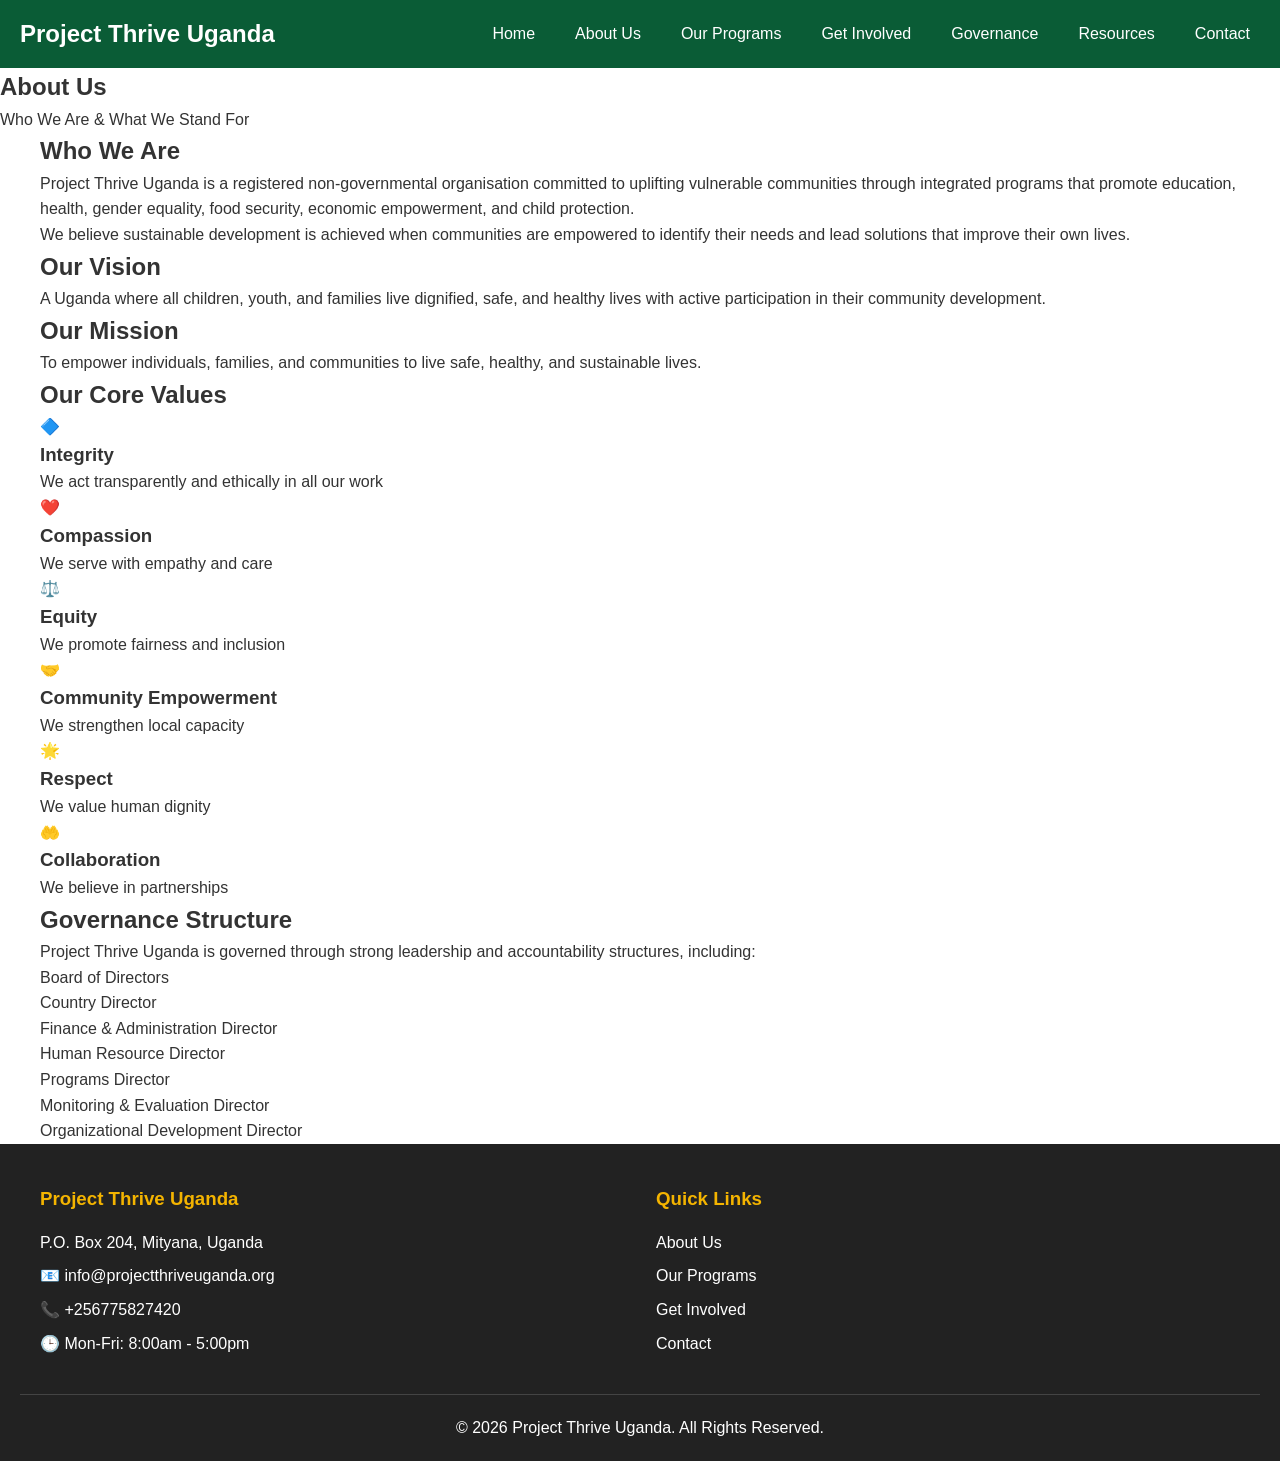
==== about.html @ a15c6ede "Created homepage" ====
<!DOCTYPE html>
<html lang="en">
<head>
    <meta charset="UTF-8">
    <meta name="viewport" content="width=device-width, initial-scale=1.0">
    <title>About Us - Project Thrive Uganda</title>
    <link rel="stylesheet" href="css/style.css">
</head>
<body>

<!-- Navigation Bar -->
<header>
    <nav class="navbar">
        <h1 class="logo">Project Thrive Uganda</h1>

        <!-- Hamburger Menu -->
        <div class="menu-toggle" id="mobile-menu">
            ☰
        </div>

        <ul class="nav-links" id="nav-links">
            <li><a href="index.html">Home</a></li>
            <li><a href="about.html" class="active">About Us</a></li>
            <li><a href="programs.html">Our Programs</a></li>
            <li><a href="get-involved.html">Get Involved</a></li>
            <li><a href="governance.html">Governance</a></li>
            <li><a href="resources.html">Resources</a></li>
            <li><a href="contact.html">Contact</a></li>
        </ul>
    </nav>
</header>

<!-- Page Header -->
<section class="page-header">
    <div class="page-header-content">
        <h1>About Us</h1>
        <p>Who We Are & What We Stand For</p>
    </div>
</section>

<!-- Who We Are Section -->
<section class="who-we-are">
    <div class="container">
        <div class="who-we-are-content">
            <h2>Who We Are</h2>
            <p class="lead-text">Project Thrive Uganda is a registered non-governmental organisation committed to uplifting vulnerable communities through integrated programs that promote education, health, gender equality, food security, economic empowerment, and child protection.</p>
            <p>We believe sustainable development is achieved when communities are empowered to identify their needs and lead solutions that improve their own lives.</p>
        </div>
    </div>
</section>

<!-- Vision Mission Section -->
<section class="vision-mission-section">
    <div class="container">
        <div class="vision-mission-grid">
            <div class="vision-box">
                <h2>Our Vision</h2>
                <p>A Uganda where all children, youth, and families live dignified, safe, and healthy lives with active participation in their community development.</p>
            </div>
            <div class="mission-box">
                <h2>Our Mission</h2>
                <p>To empower individuals, families, and communities to live safe, healthy, and sustainable lives.</p>
            </div>
        </div>
    </div>
</section>

<!-- Core Values Section -->
<section class="core-values">
    <div class="container">
        <h2>Our Core Values</h2>
        <div class="values-grid">
            <div class="value-card">
                <div class="value-icon">🔷</div>
                <h3>Integrity</h3>
                <p>We act transparently and ethically in all our work</p>
            </div>
            <div class="value-card">
                <div class="value-icon">❤️</div>
                <h3>Compassion</h3>
                <p>We serve with empathy and care</p>
            </div>
            <div class="value-card">
                <div class="value-icon">⚖️</div>
                <h3>Equity</h3>
                <p>We promote fairness and inclusion</p>
            </div>
            <div class="value-card">
                <div class="value-icon">🤝</div>
                <h3>Community Empowerment</h3>
                <p>We strengthen local capacity</p>
            </div>
            <div class="value-card">
                <div class="value-icon">🌟</div>
                <h3>Respect</h3>
                <p>We value human dignity</p>
            </div>
            <div class="value-card">
                <div class="value-icon">🤲</div>
                <h3>Collaboration</h3>
                <p>We believe in partnerships</p>
            </div>
        </div>
    </div>
</section>

<!-- Governance Structure Section -->
<section class="governance-structure">
    <div class="container">
        <h2>Governance Structure</h2>
        <p class="section-intro">Project Thrive Uganda is governed through strong leadership and accountability structures, including:</p>
        
        <div class="structure-grid">
            <div class="structure-item">
                <span class="structure-badge">Board of Directors</span>
            </div>
            <div class="structure-item">
                <span class="structure-badge">Country Director</span>
            </div>
            <div class="structure-item">
                <span class="structure-badge">Finance & Administration Director</span>
            </div>
            <div class="structure-item">
                <span class="structure-badge">Human Resource Director</span>
            </div>
            <div class="structure-item">
                <span class="structure-badge">Programs Director</span>
            </div>
            <div class="structure-item">
                <span class="structure-badge">Monitoring & Evaluation Director</span>
            </div>
            <div class="structure-item">
                <span class="structure-badge">Organizational Development Director</span>
            </div>
        </div>
    </div>
</section>

<!-- Footer -->
<footer>
    <div class="footer-content">
        <div class="footer-section">
            <h3>Project Thrive Uganda</h3>
            <p>P.O. Box 204, Mityana, Uganda</p>
            <p>📧 info@projectthriveuganda.org</p>
            <p>📞 +256775827420</p>
            <p>🕒 Mon-Fri: 8:00am - 5:00pm</p>
        </div>
        <div class="footer-section">
            <h3>Quick Links</h3>
            <ul>
                <li><a href="about.html">About Us</a></li>
                <li><a href="programs.html">Our Programs</a></li>
                <li><a href="get-involved.html">Get Involved</a></li>
                <li><a href="contact.html">Contact</a></li>
            </ul>
        </div>
    </div>
    <div class="footer-bottom">
        <p>© 2026 Project Thrive Uganda. All Rights Reserved.</p>
    </div>
</footer>

<script src="js/script.js"></script>
</body>
</html>
---- css/style.css ----
html{
    scroll-behavior:smooth;
}

* {
    margin: 0;
    padding: 0;
    box-sizing: border-box;
}

body{
    margin:0;
    font-family: 'Arial', Helvetica, sans-serif;
    line-height: 1.6;
    color: #333;
}

/* Navigation */
.navbar{
    display:flex;
    justify-content:space-between;
    align-items:center;
    background:#0a5c36;
    padding:15px 20px;
    position: sticky;
    top:0;
    z-index:1000;
}

.logo{
    color:white;
    font-size:24px;
    font-weight: bold;
}

.nav-links{
    list-style:none;
    display:flex;
}

.nav-links li{
    margin-left:20px;
}

.nav-links a{
    text-decoration:none;
    color:white;
    padding: 5px 10px;
    transition: background-color 0.3s;
    border-radius: 4px;
}

.nav-links a:hover {
    background-color: #1e3f1f;
}

/* Hero Section */
.hero{
    background:url('../images/hero.jpeg');
    background-size:cover;
    background-position:center;
    background-repeat:no-repeat;
    min-height: 80vh;
    display:flex;
    justify-content:center;
    align-items:center;
    text-align:center;
    color:white;
    position:relative;
}

.hero::before{
    content:"";
    position:absolute;
    top:0;
    left:0;
    width:100%;
    height:100%;
    background: linear-gradient(135deg, rgba(10, 92, 54, 0.85) 0%, rgba(74, 124, 75, 0.85) 100%);
}

.hero-content{
    position:relative;
    z-index:2;
    padding:30px;
    max-width: 800px;
}

.hero h1 {
    font-size: 2.5rem;
    margin-bottom: 1.5rem;
    line-height: 1.2;
    text-shadow: 2px 2px 4px rgba(0,0,0,0.2);
}

.hero p {
    font-size: 1.2rem;
    margin-bottom: 2rem;
    opacity: 0.95;
}

.hero-buttons {
    display: flex;
    gap: 1rem;
    justify-content: center;
    flex-wrap: wrap;
}

.btn{
    padding:12px 25px;
    color:white;
    text-decoration:none;
    border-radius: 50px;
    font-weight:bold;
    display: inline-block;
    transition: transform 0.3s, box-shadow 0.3s;
}

.btn:hover {
    transform: translateY(-2px);
    box-shadow: 0 4px 10px rgba(0,0,0,0.2);
}

.btn-primary{
    background:#f4b400;
}

.btn-secondary {
    background-color: transparent;
    border: 2px solid white;
}

/* About Highlight Section */
.about-highlight {
    padding: 60px 20px;
    background-color: #f9f9f9;
}

.container {
    max-width: 1200px;
    margin: 0 auto;
}

.about-highlight h2 {
    text-align: center;
    color: #0a5c36;
    font-size: 2.2rem;
    margin-bottom: 1.5rem;
}

.about-text {
    text-align: center;
    max-width: 900px;
    margin: 0 auto 3rem auto;
    font-size: 1.1rem;
    line-height: 1.8;
}

.vision-mission {
    display: flex;
    gap: 2rem;
    justify-content: center;
    flex-wrap: wrap;
}

.vision-card, .mission-card {
    flex: 1;
    min-width: 280px;
    padding: 2rem;
    background: white;
    border-radius: 10px;
    box-shadow: 0 4px 6px rgba(0,0,0,0.1);
}

.vision-card h3, .mission-card h3 {
    color: #0a5c36;
    margin-bottom: 1rem;
    font-size: 1.5rem;
}

/* What We Do Section */
.what-we-do {
    padding: 60px 20px;
    text-align: center;
}

.what-we-do h2 {
    color: #0a5c36;
    font-size: 2.2rem;
    margin-bottom: 3rem;
}

.programs-grid {
    display: grid;
    grid-template-columns: repeat(auto-fit, minmax(280px, 1fr));
    gap: 2rem;
    max-width: 1200px;
    margin: 0 auto;
}

.program-card {
    background: #f5f5f5;
    padding: 2rem;
    border-radius: 10px;
    transition: transform 0.3s, box-shadow 0.3s;
    text-align: left;
}

.program-card:hover {
    transform: translateY(-5px);
    box-shadow: 0 6px 12px rgba(0,0,0,0.15);
}

.program-icon {
    font-size: 3rem;
    margin-bottom: 1rem;
}

.program-card h3 {
    color: #0a5c36;
    margin-bottom: 1rem;
    font-size: 1.3rem;
}

.program-card p {
    color: #666;
    line-height: 1.6;
}

.view-all-programs {
    margin-top: 3rem;
}

/* CTA Section */
.cta {
    background: linear-gradient(135deg, #0a5c36 0%, #1e7b44 100%);
    padding: 80px 20px;
    text-align: center;
    color: white;
}

.cta-content {
    max-width: 800px;
    margin: 0 auto;
}

.cta h2 {
    font-size: 2.2rem;
    margin-bottom: 1rem;
}

.cta p {
    font-size: 1.2rem;
    margin-bottom: 2rem;
    opacity: 0.95;
}

.cta-buttons {
    display: flex;
    gap: 1rem;
    justify-content: center;
    flex-wrap: wrap;
}

/* Footer */
footer {
    background: #222;
    color: white;
    padding: 40px 20px 20px;
}

.footer-content {
    display: flex;
    flex-wrap: wrap;
    justify-content: space-between;
    max-width: 1200px;
    margin: 0 auto 30px;
    gap: 2rem;
}

.footer-section {
    flex: 1;
    min-width: 250px;
}

.footer-section h3 {
    margin-bottom: 1rem;
    color: #f4b400;
}

.footer-section p {
    margin: 0.5rem 0;
    line-height: 1.6;
}

.footer-section ul {
    list-style: none;
}

.footer-section ul li {
    margin: 0.5rem 0;
}

.footer-section ul li a {
    color: white;
    text-decoration: none;
    transition: color 0.3s;
}

.footer-section ul li a:hover {
    color: #f4b400;
}

.footer-bottom {
    text-align: center;
    padding-top: 20px;
    border-top: 1px solid #444;
}

/* Mobile Responsiveness */
.menu-toggle{
    display:none;
    font-size:30px;
    color:white;
    cursor:pointer;
}

@media (max-width:768px){
    .menu-toggle{
        display:block;
    }
    
    .nav-links{
        display:none;
        flex-direction:column;
        width:100%;
        background:#0a5c36;
        position:absolute;
        top:70px;
        left:0;
        text-align:center;
        padding: 20px 0;
    }
    
    .nav-links li{
        margin:15px 0;
    }
    
    .nav-links.active{
        display:flex;
    }
    
    .hero h1 {
        font-size: 1.8rem;
    }
    
    .hero p {
        font-size: 1rem;
    }
    
    .hero-buttons {
        flex-direction: column;
        align-items: center;
    }
    
    .hero-buttons .btn {
        width: 100%;
        max-width: 250px;
    }
    
    .about-highlight h2,
    .what-we-do h2,
    .cta h2 {
        font-size: 1.8rem;
    }
    
    .vision-mission {
        flex-direction: column;
    }
    
    .programs-grid {
        grid-template-columns: 1fr;
    }
    
    .footer-content {
        flex-direction: column;
        text-align: center;
    }
}
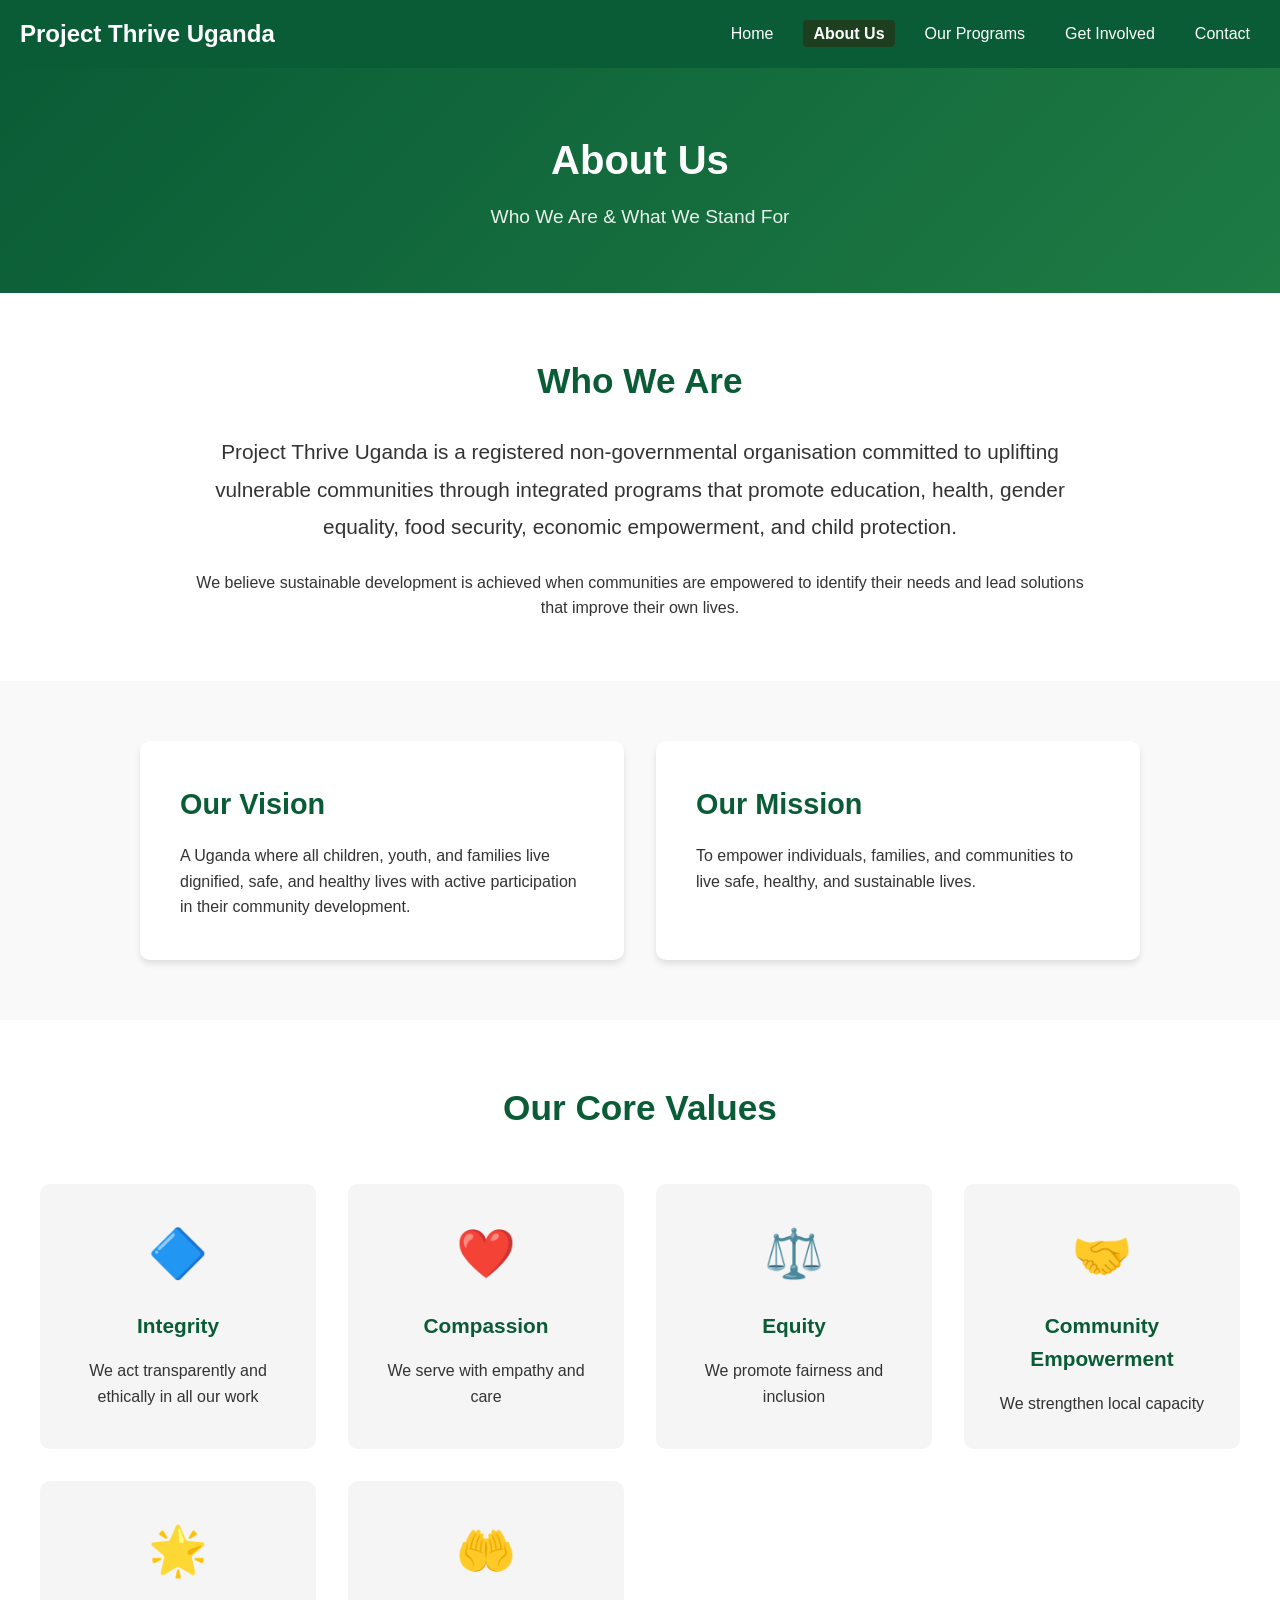
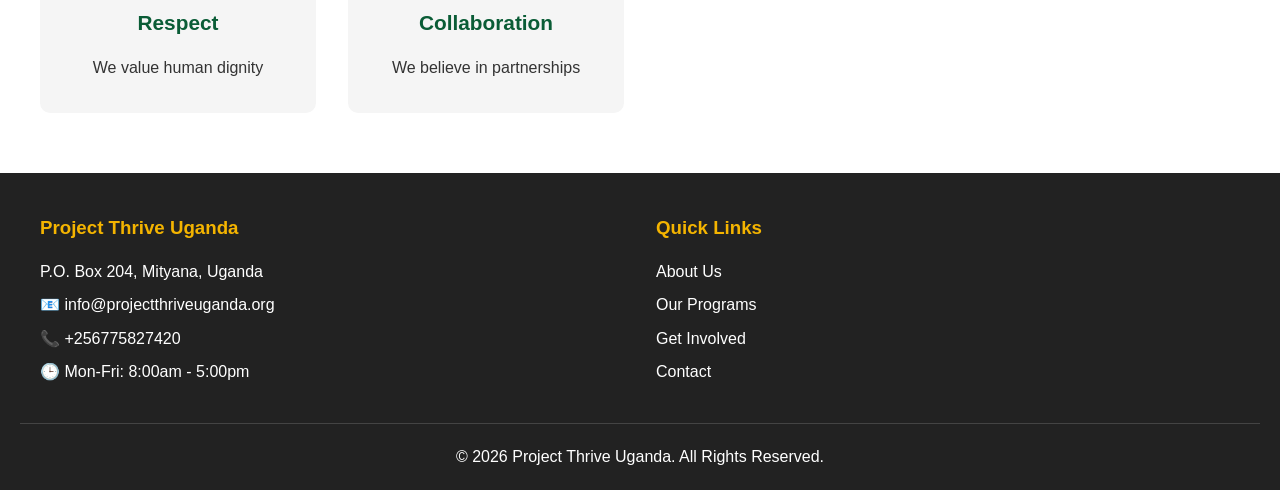
==== commit 3abf9e11: "Created homepage" ====
--- a/about.html
+++ b/about.html
@@ -23,8 +23,6 @@
             <li><a href="about.html" class="active">About Us</a></li>
             <li><a href="programs.html">Our Programs</a></li>
             <li><a href="get-involved.html">Get Involved</a></li>
-            <li><a href="governance.html">Governance</a></li>
-            <li><a href="resources.html">Resources</a></li>
             <li><a href="contact.html">Contact</a></li>
         </ul>
     </nav>
@@ -104,37 +102,7 @@
     </div>
 </section>
 
-<!-- Governance Structure Section -->
-<section class="governance-structure">
-    <div class="container">
-        <h2>Governance Structure</h2>
-        <p class="section-intro">Project Thrive Uganda is governed through strong leadership and accountability structures, including:</p>
-        
-        <div class="structure-grid">
-            <div class="structure-item">
-                <span class="structure-badge">Board of Directors</span>
-            </div>
-            <div class="structure-item">
-                <span class="structure-badge">Country Director</span>
-            </div>
-            <div class="structure-item">
-                <span class="structure-badge">Finance & Administration Director</span>
-            </div>
-            <div class="structure-item">
-                <span class="structure-badge">Human Resource Director</span>
-            </div>
-            <div class="structure-item">
-                <span class="structure-badge">Programs Director</span>
-            </div>
-            <div class="structure-item">
-                <span class="structure-badge">Monitoring & Evaluation Director</span>
-            </div>
-            <div class="structure-item">
-                <span class="structure-badge">Organizational Development Director</span>
-            </div>
-        </div>
-    </div>
-</section>
+
 
 <!-- Footer -->
 <footer>
--- a/css/style.css
+++ b/css/style.css
@@ -386,4 +386,535 @@
         flex-direction: column;
         text-align: center;
     }
+}
+
+/* ==================== */
+/* Page Header (for all inner pages) */
+/* ==================== */
+.page-header {
+    background: linear-gradient(135deg, #0a5c36 0%, #1e7b44 100%);
+    color: white;
+    padding: 60px 20px;
+    text-align: center;
+}
+
+.page-header h1 {
+    font-size: 2.5rem;
+    margin-bottom: 10px;
+}
+
+.page-header p {
+    font-size: 1.2rem;
+    opacity: 0.9;
+}
+
+/* ==================== */
+/* About Page Styles */
+/* ==================== */
+.who-we-are {
+    padding: 60px 20px;
+    background: white;
+}
+
+.who-we-are-content {
+    max-width: 900px;
+    margin: 0 auto;
+    text-align: center;
+}
+
+.who-we-are h2 {
+    color: #0a5c36;
+    font-size: 2.2rem;
+    margin-bottom: 1.5rem;
+}
+
+.lead-text {
+    font-size: 1.3rem;
+    line-height: 1.8;
+    color: #333;
+    margin-bottom: 1.5rem;
+    font-weight: 300;
+}
+
+.vision-mission-section {
+    background: #f9f9f9;
+    padding: 60px 20px;
+}
+
+.vision-mission-grid {
+    display: flex;
+    gap: 2rem;
+    max-width: 1000px;
+    margin: 0 auto;
+}
+
+.vision-box, .mission-box {
+    flex: 1;
+    background: white;
+    padding: 2.5rem;
+    border-radius: 10px;
+    box-shadow: 0 4px 6px rgba(0,0,0,0.1);
+}
+
+.vision-box h2, .mission-box h2 {
+    color: #0a5c36;
+    margin-bottom: 1rem;
+    font-size: 1.8rem;
+}
+
+.core-values {
+    padding: 60px 20px;
+    background: white;
+}
+
+.core-values h2 {
+    text-align: center;
+    color: #0a5c36;
+    font-size: 2.2rem;
+    margin-bottom: 3rem;
+}
+
+.values-grid {
+    display: grid;
+    grid-template-columns: repeat(auto-fit, minmax(250px, 1fr));
+    gap: 2rem;
+    max-width: 1200px;
+    margin: 0 auto;
+}
+
+.value-card {
+    text-align: center;
+    padding: 2rem;
+    background: #f5f5f5;
+    border-radius: 10px;
+    transition: transform 0.3s;
+}
+
+.value-card:hover {
+    transform: translateY(-5px);
+    box-shadow: 0 6px 12px rgba(0,0,0,0.15);
+}
+
+.value-icon {
+    font-size: 3rem;
+    margin-bottom: 1rem;
+}
+
+.value-card h3 {
+    color: #0a5c36;
+    margin-bottom: 1rem;
+    font-size: 1.3rem;
+}
+
+.governance-structure {
+    background: #f9f9f9;
+    padding: 60px 20px;
+    text-align: center;
+}
+
+.governance-structure h2 {
+    color: #0a5c36;
+    font-size: 2.2rem;
+    margin-bottom: 1rem;
+}
+
+.section-intro {
+    max-width: 700px;
+    margin: 0 auto 3rem auto;
+    font-size: 1.1rem;
+    color: #666;
+}
+
+.structure-grid {
+    display: grid;
+    grid-template-columns: repeat(auto-fit, minmax(280px, 1fr));
+    gap: 1.5rem;
+    max-width: 1000px;
+    margin: 0 auto;
+}
+
+.structure-item {
+    background: white;
+    padding: 1.5rem;
+    border-radius: 8px;
+    box-shadow: 0 2px 4px rgba(0,0,0,0.1);
+}
+
+.structure-badge {
+    font-size: 1.1rem;
+    font-weight: bold;
+    color: #0a5c36;
+}
+
+/* ==================== */
+/* Programs Page Styles */
+/* ==================== */
+.programs-detailed {
+    padding: 60px 20px;
+    background: white;
+}
+
+.program-detailed-card {
+    display: flex;
+    gap: 2rem;
+    background: #f9f9f9;
+    padding: 2rem;
+    margin-bottom: 2rem;
+    border-radius: 10px;
+    box-shadow: 0 2px 4px rgba(0,0,0,0.1);
+    transition: transform 0.3s;
+}
+
+.program-detailed-card:hover {
+    transform: translateX(10px);
+    box-shadow: 0 6px 12px rgba(0,0,0,0.15);
+}
+
+.program-detailed-icon {
+    font-size: 4rem;
+    min-width: 100px;
+    text-align: center;
+}
+
+.program-detailed-content h2 {
+    color: #0a5c36;
+    margin-bottom: 1rem;
+    font-size: 1.8rem;
+}
+
+.program-detailed-content p {
+    margin-bottom: 1.5rem;
+    line-height: 1.8;
+    color: #555;
+}
+
+.program-highlights {
+    list-style: none;
+    display: flex;
+    flex-wrap: wrap;
+    gap: 1rem;
+}
+
+.program-highlights li {
+    background: #0a5c36;
+    color: white;
+    padding: 0.5rem 1rem;
+    border-radius: 25px;
+    font-size: 0.9rem;
+}
+
+/* ==================== */
+/* Get Involved Page Styles */
+/* ==================== */
+.involvement-options {
+    padding: 60px 20px;
+    background: white;
+}
+
+.involvement-grid {
+    display: grid;
+    grid-template-columns: repeat(auto-fit, minmax(280px, 1fr));
+    gap: 2rem;
+    max-width: 1200px;
+    margin: 0 auto;
+}
+
+.involvement-card {
+    background: #f9f9f9;
+    padding: 2.5rem 2rem;
+    border-radius: 10px;
+    text-align: center;
+    box-shadow: 0 4px 6px rgba(0,0,0,0.1);
+    transition: transform 0.3s;
+}
+
+.involvement-card:hover {
+    transform: translateY(-10px);
+    box-shadow: 0 8px 15px rgba(0,0,0,0.2);
+}
+
+.involvement-icon {
+    font-size: 4rem;
+    margin-bottom: 1rem;
+}
+
+.involvement-card h2 {
+    color: #0a5c36;
+    margin-bottom: 1rem;
+    font-size: 1.8rem;
+}
+
+.involvement-card p {
+    margin-bottom: 1.5rem;
+    color: #666;
+}
+
+.involvement-benefits {
+    list-style: none;
+    text-align: left;
+    margin-bottom: 2rem;
+    padding-left: 1.5rem;
+}
+
+.involvement-benefits li {
+    margin: 0.8rem 0;
+    position: relative;
+    padding-left: 1.5rem;
+}
+
+.involvement-benefits li::before {
+    content: "✓";
+    color: #0a5c36;
+    position: absolute;
+    left: 0;
+    font-weight: bold;
+}
+
+.why-involved {
+    background: #f9f9f9;
+    padding: 60px 20px;
+    text-align: center;
+}
+
+.why-involved h2 {
+    color: #0a5c36;
+    font-size: 2.2rem;
+    margin-bottom: 3rem;
+}
+
+.why-grid {
+    display: grid;
+    grid-template-columns: repeat(auto-fit, minmax(280px, 1fr));
+    gap: 2rem;
+    max-width: 1000px;
+    margin: 0 auto;
+}
+
+.why-item {
+    padding: 2rem;
+}
+
+.why-item h3 {
+    color: #0a5c36;
+    margin-bottom: 1rem;
+    font-size: 1.3rem;
+}
+
+
+/* ==================== */
+/* Contact Page Styles */
+/* ==================== */
+.contact-section {
+    padding: 60px 20px;
+    background: white;
+}
+
+.contact-grid {
+    display: grid;
+    grid-template-columns: 1fr 1.5fr;
+    gap: 3rem;
+    max-width: 1200px;
+    margin: 0 auto;
+}
+
+.contact-info h2,
+.contact-form h2 {
+    color: #0a5c36;
+    font-size: 2rem;
+    margin-bottom: 2rem;
+}
+
+.info-item {
+    display: flex;
+    gap: 1rem;
+    margin-bottom: 2rem;
+}
+
+.info-icon {
+    font-size: 2rem;
+    min-width: 50px;
+}
+
+.info-content h3 {
+    color: #333;
+    margin-bottom: 0.3rem;
+    font-size: 1.1rem;
+}
+
+.info-content p {
+    color: #666;
+    line-height: 1.5;
+}
+
+.contact-form {
+    background: #f9f9f9;
+    padding: 2rem;
+    border-radius: 10px;
+    box-shadow: 0 4px 6px rgba(0,0,0,0.1);
+}
+
+.form-group {
+    margin-bottom: 1.5rem;
+}
+
+.form-group label {
+    display: block;
+    margin-bottom: 0.5rem;
+    color: #333;
+    font-weight: bold;
+}
+
+.form-group input,
+.form-group textarea {
+    width: 100%;
+    padding: 0.8rem;
+    border: 1px solid #ddd;
+    border-radius: 5px;
+    font-size: 1rem;
+}
+
+.form-group input:focus,
+.form-group textarea:focus {
+    outline: none;
+    border-color: #0a5c36;
+}
+
+.form-group textarea {
+    height: 150px;
+    resize: vertical;
+}
+
+/* ==================== */
+/* Donate Page Styles */
+/* ==================== */
+.donate-section {
+    padding: 60px 20px;
+    background: white;
+}
+
+.donate-grid {
+    display: grid;
+    grid-template-columns: 1fr 1fr;
+    gap: 3rem;
+    max-width: 1000px;
+    margin: 0 auto;
+}
+
+.donate-info h2 {
+    color: #0a5c36;
+    font-size: 2rem;
+    margin-bottom: 1.5rem;
+}
+
+.donate-info p {
+    color: #666;
+    line-height: 1.8;
+    margin-bottom: 2rem;
+}
+
+.bank-details {
+    background: #f9f9f9;
+    padding: 1.5rem;
+    border-radius: 8px;
+    margin: 2rem 0;
+}
+
+.bank-details h3 {
+    color: #0a5c36;
+    margin-bottom: 1rem;
+}
+
+.bank-details p {
+    margin: 0.5rem 0;
+}
+
+.donate-form {
+    background: #f9f9f9;
+    padding: 2rem;
+    border-radius: 10px;
+    box-shadow: 0 4px 6px rgba(0,0,0,0.1);
+}
+
+.donation-options {
+    display: flex;
+    gap: 1rem;
+    margin: 1rem 0 2rem;
+}
+
+.donation-option {
+    flex: 1;
+}
+
+.donation-option input[type="radio"] {
+    display: none;
+}
+
+.donation-option label {
+    display: block;
+    text-align: center;
+    padding: 1rem;
+    background: white;
+    border: 2px solid #ddd;
+    border-radius: 8px;
+    cursor: pointer;
+    transition: all 0.3s;
+}
+
+.donation-option input[type="radio"]:checked + label {
+    border-color: #0a5c36;
+    background: #e8f5e9;
+    color: #0a5c36;
+    font-weight: bold;
+}
+
+.other-amount {
+    margin-top: 1rem;
+}
+
+/* ==================== */
+/* Active Navigation Link */
+/* ==================== */
+.nav-links a.active {
+    background-color: #1e3f1f;
+    font-weight: bold;
+}
+
+/* ==================== */
+/* Responsive Updates */
+/* ==================== */
+@media (max-width: 768px) {
+    .page-header h1 {
+        font-size: 2rem;
+    }
+
+    .vision-mission-grid {
+        flex-direction: column;
+    }
+
+    .program-detailed-card {
+        flex-direction: column;
+        text-align: center;
+    }
+
+    .program-detailed-icon {
+        font-size: 3rem;
+    }
+
+    .program-highlights {
+        justify-content: center;
+    }
+
+    .contact-grid {
+        grid-template-columns: 1fr;
+    }
+
+    .donate-grid {
+        grid-template-columns: 1fr;
+    }
+
+    .team-item {
+        flex-direction: column;
+        text-align: center;
+        gap: 0.5rem;
+    }
 }
